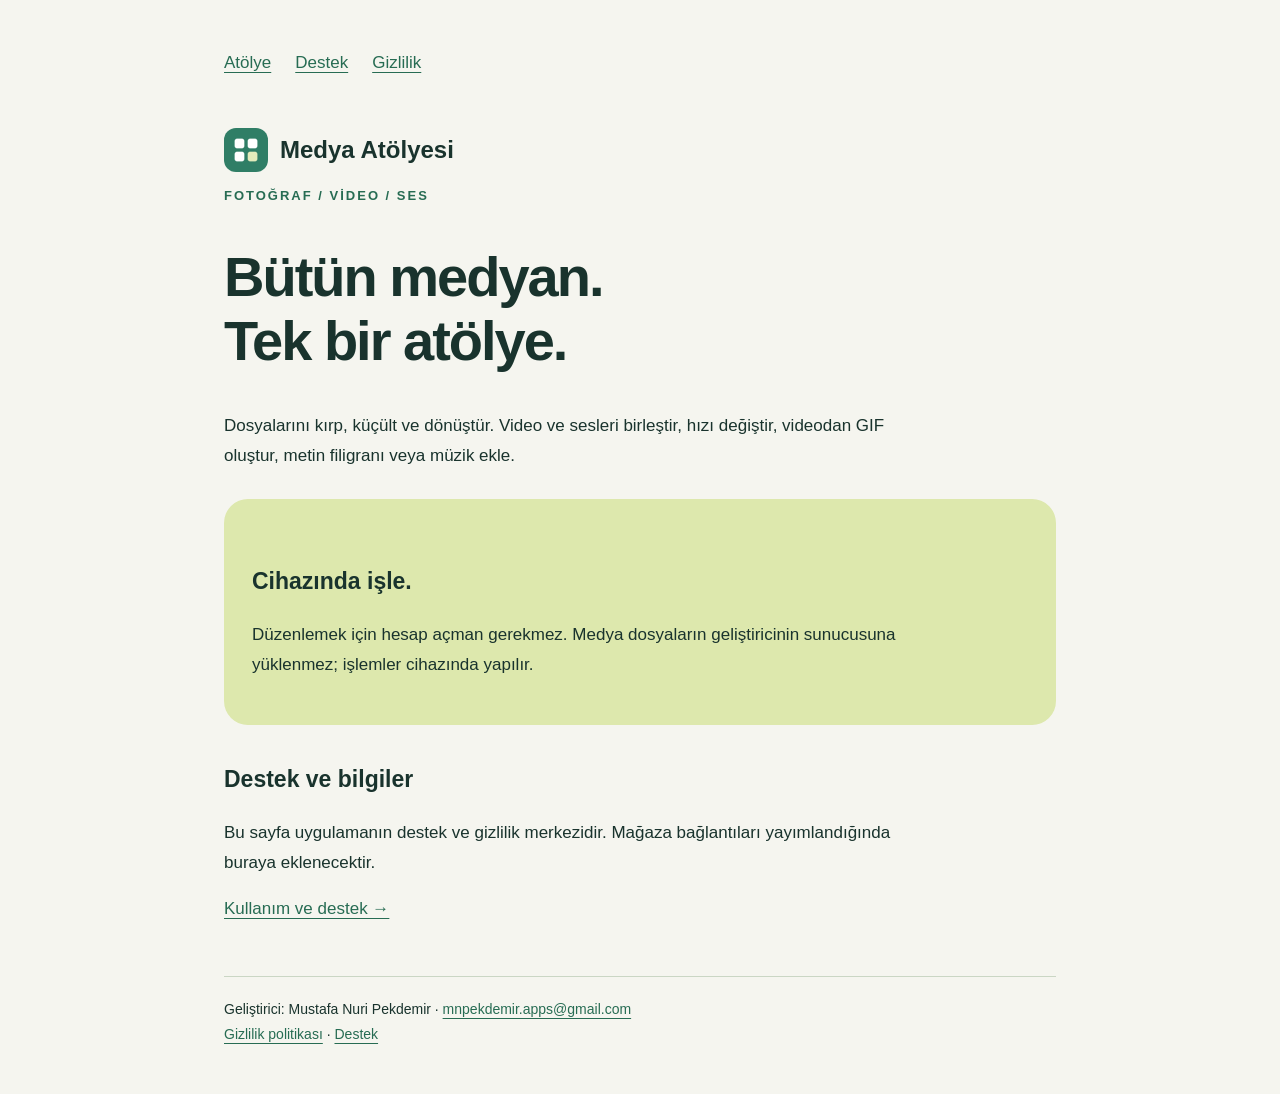
==== index.html @ 8f319a02 "Publish Medya Atolyesi privacy and support pages" ====
<!doctype html><html lang="tr"><head><meta charset="utf-8"><meta name="viewport" content="width=device-width,initial-scale=1"><meta name="description" content="Medya Atölyesi — fotoğraf, video ve ses araçları. Destek ve gizlilik bilgileri."><title>Medya araçların · Medya Atölyesi</title><link rel="stylesheet" href="style.css"></head><body><main><nav aria-label="Ana menü"><a href="index.html">Atölye</a><a href="support.html">Destek</a><a href="privacy.html">Gizlilik</a></nav><div class="brand"><img src="icon.png" alt="">Medya Atölyesi</div><p class="tag">FOTOĞRAF / VİDEO / SES</p><h1>Bütün medyan.<br>Tek bir atölye.</h1><p>Dosyalarını kırp, küçült ve dönüştür. Video ve sesleri birleştir, hızı değiştir, videodan GIF oluştur, metin filigranı veya müzik ekle.</p><div class="card"><h2>Cihazında işle.</h2><p>Düzenlemek için hesap açman gerekmez. Medya dosyaların geliştiricinin sunucusuna yüklenmez; işlemler cihazında yapılır.</p></div><h2>Destek ve bilgiler</h2><p>Bu sayfa uygulamanın destek ve gizlilik merkezidir. Mağaza bağlantıları yayımlandığında buraya eklenecektir.</p><p><a href="support.html">Kullanım ve destek →</a></p><footer>Geliştirici: Mustafa Nuri Pekdemir · <a href="mailto:mnpekdemir.apps@gmail.com">mnpekdemir.apps@gmail.com</a><br><a href="privacy.html">Gizlilik politikası</a> · <a href="support.html">Destek</a></footer></main></body></html>
---- style.css ----
*{box-sizing:border-box}body{margin:0;background:#f5f5ef;color:#19332d;font:17px/1.75 -apple-system,BlinkMacSystemFont,"Segoe UI",sans-serif}main{max-width:880px;margin:auto;padding:48px 24px}nav{display:flex;gap:24px;flex-wrap:wrap;margin-bottom:50px}a{color:#276c53;text-underline-offset:4px}h1{font-size:clamp(34px,7vw,56px);letter-spacing:-2px;line-height:1.15}h2{font-size:23px;margin-top:34px}p{max-width:72ch}.tag{color:#276c53;font-size:13px;letter-spacing:2px;font-weight:700}.card{border-radius:24px;background:#dde8ad;padding:28px;margin:28px 0}.fine{font-size:14px;color:#59695e}footer{margin-top:52px;border-top:1px solid #cad6c4;padding-top:20px;font-size:14px}a:focus-visible{outline:3px solid #276c53;outline-offset:4px}.brand{display:flex;align-items:center;gap:12px;font-size:24px;font-weight:800}.brand img{width:44px;height:44px;border-radius:12px}li{margin:10px 0}
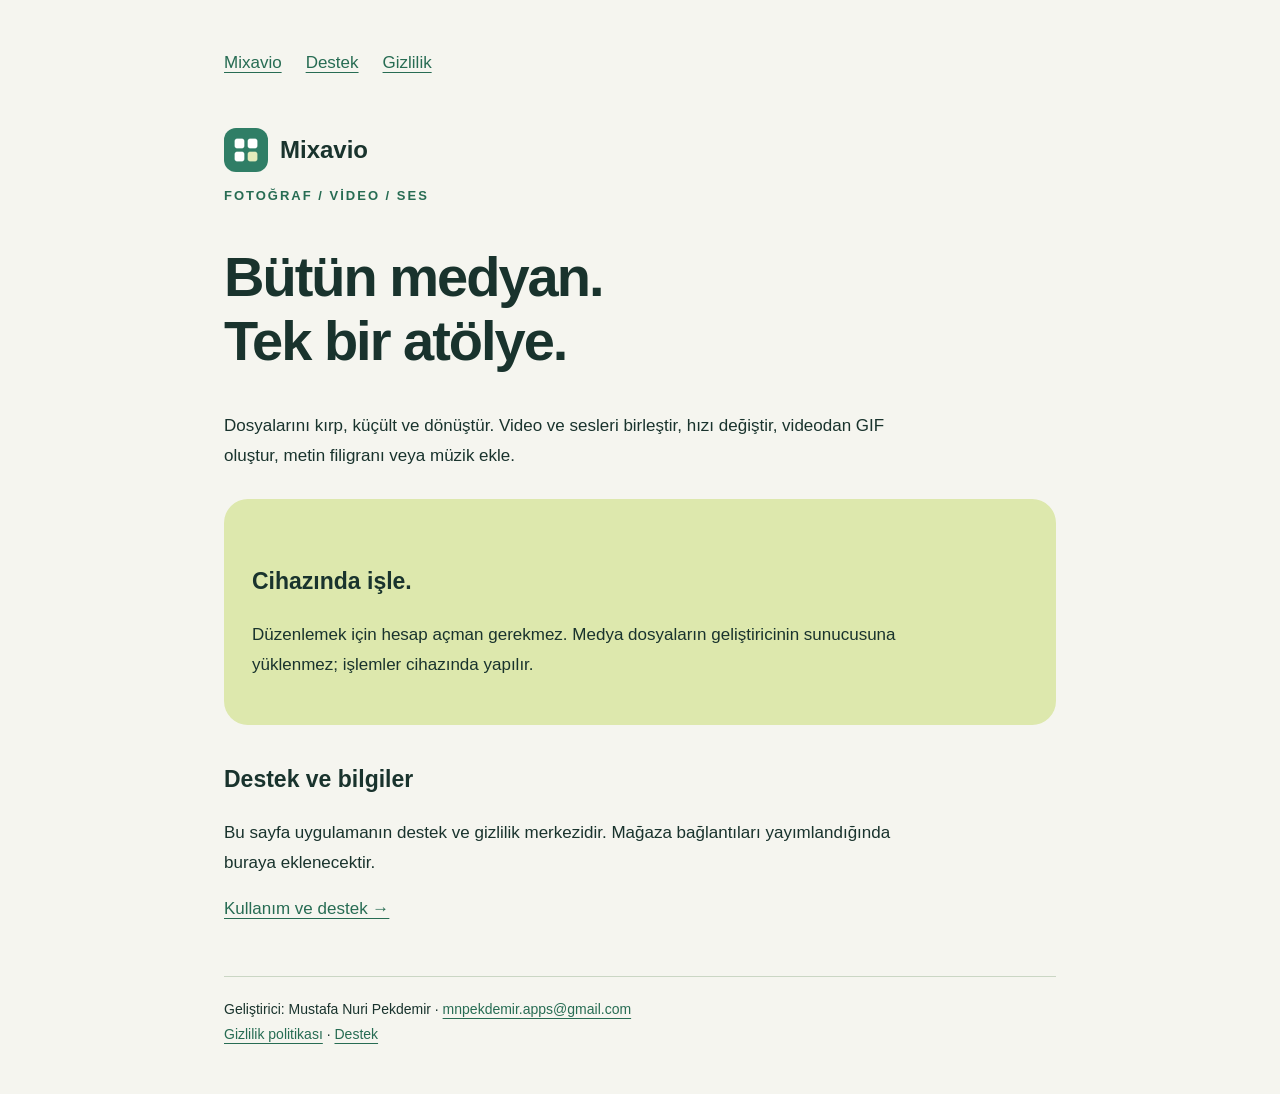
==== commit e46c98cd: "Rename the media toolkit brand to Mixavio" ====
--- a/index.html
+++ b/index.html
@@ -1 +1 @@
-<!doctype html><html lang="tr"><head><meta charset="utf-8"><meta name="viewport" content="width=device-width,initial-scale=1"><meta name="description" content="Medya Atölyesi — fotoğraf, video ve ses araçları. Destek ve gizlilik bilgileri."><title>Medya araçların · Medya Atölyesi</title><link rel="stylesheet" href="style.css"></head><body><main><nav aria-label="Ana menü"><a href="index.html">Atölye</a><a href="support.html">Destek</a><a href="privacy.html">Gizlilik</a></nav><div class="brand"><img src="icon.png" alt="">Medya Atölyesi</div><p class="tag">FOTOĞRAF / VİDEO / SES</p><h1>Bütün medyan.<br>Tek bir atölye.</h1><p>Dosyalarını kırp, küçült ve dönüştür. Video ve sesleri birleştir, hızı değiştir, videodan GIF oluştur, metin filigranı veya müzik ekle.</p><div class="card"><h2>Cihazında işle.</h2><p>Düzenlemek için hesap açman gerekmez. Medya dosyaların geliştiricinin sunucusuna yüklenmez; işlemler cihazında yapılır.</p></div><h2>Destek ve bilgiler</h2><p>Bu sayfa uygulamanın destek ve gizlilik merkezidir. Mağaza bağlantıları yayımlandığında buraya eklenecektir.</p><p><a href="support.html">Kullanım ve destek →</a></p><footer>Geliştirici: Mustafa Nuri Pekdemir · <a href="mailto:mnpekdemir.apps@gmail.com">mnpekdemir.apps@gmail.com</a><br><a href="privacy.html">Gizlilik politikası</a> · <a href="support.html">Destek</a></footer></main></body></html>+<!doctype html><html lang="tr"><head><meta charset="utf-8"><meta name="viewport" content="width=device-width,initial-scale=1"><meta name="description" content="Mixavio — fotoğraf, video ve ses araçları. Destek ve gizlilik bilgileri."><title>Medya araçların · Mixavio</title><link rel="stylesheet" href="style.css"></head><body><main><nav aria-label="Ana menü"><a href="index.html">Mixavio</a><a href="support.html">Destek</a><a href="privacy.html">Gizlilik</a></nav><div class="brand"><img src="icon.png" alt="">Mixavio</div><p class="tag">FOTOĞRAF / VİDEO / SES</p><h1>Bütün medyan.<br>Tek bir atölye.</h1><p>Dosyalarını kırp, küçült ve dönüştür. Video ve sesleri birleştir, hızı değiştir, videodan GIF oluştur, metin filigranı veya müzik ekle.</p><div class="card"><h2>Cihazında işle.</h2><p>Düzenlemek için hesap açman gerekmez. Medya dosyaların geliştiricinin sunucusuna yüklenmez; işlemler cihazında yapılır.</p></div><h2>Destek ve bilgiler</h2><p>Bu sayfa uygulamanın destek ve gizlilik merkezidir. Mağaza bağlantıları yayımlandığında buraya eklenecektir.</p><p><a href="support.html">Kullanım ve destek →</a></p><footer>Geliştirici: Mustafa Nuri Pekdemir · <a href="mailto:mnpekdemir.apps@gmail.com">mnpekdemir.apps@gmail.com</a><br><a href="privacy.html">Gizlilik politikası</a> · <a href="support.html">Destek</a></footer></main></body></html>
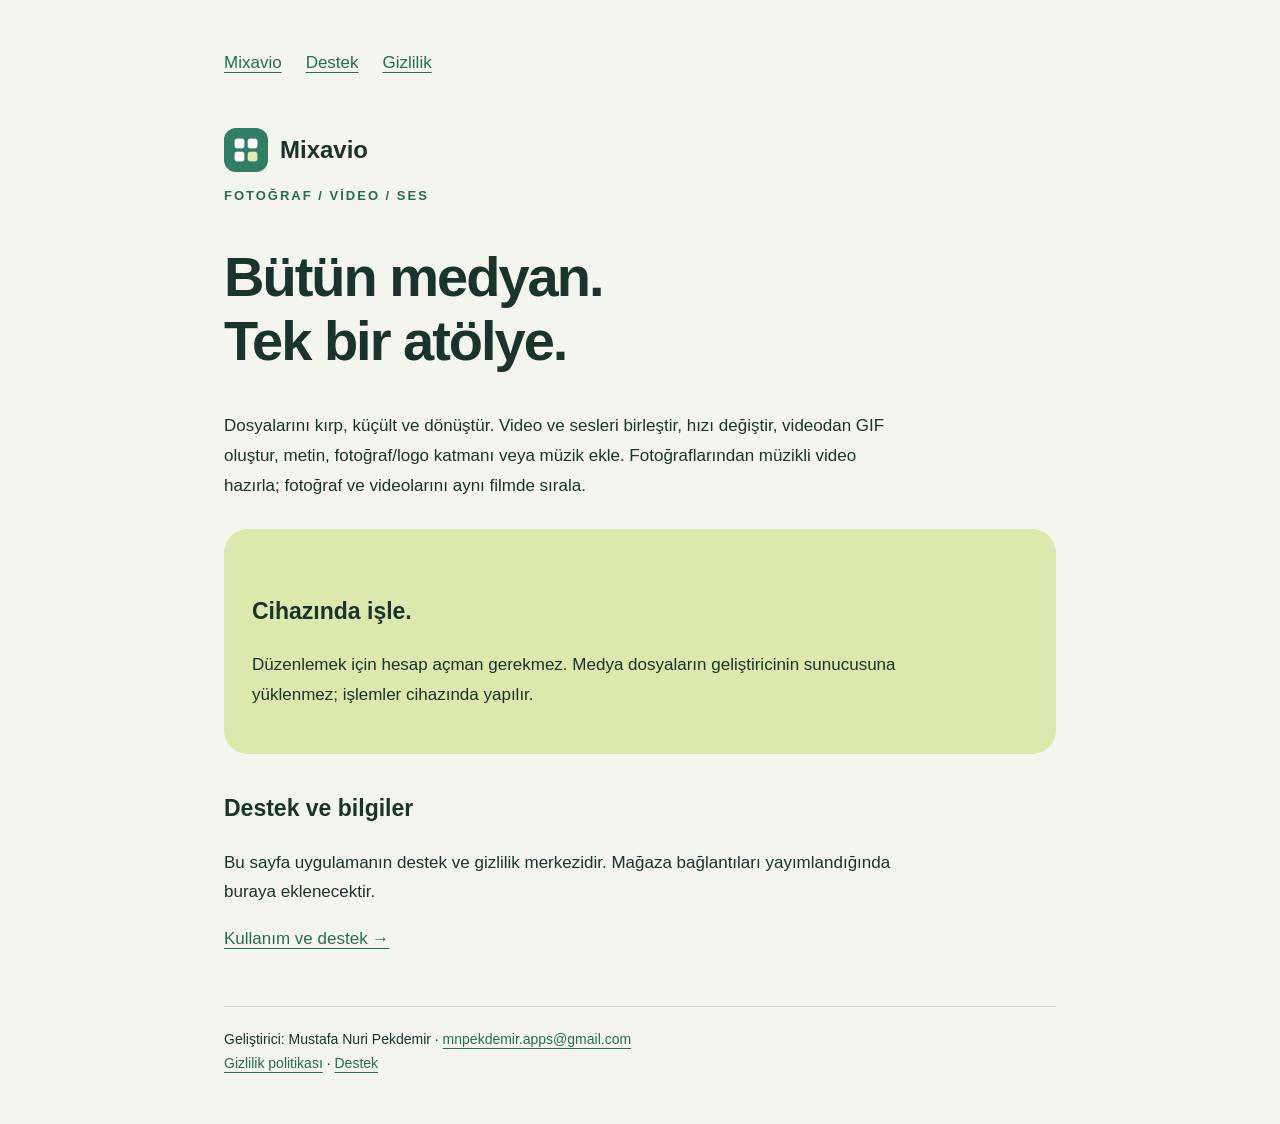
==== commit acf9281e: "Document mixed films and image overlays for Mixavio" ====
--- a/index.html
+++ b/index.html
@@ -1 +1 @@
-<!doctype html><html lang="tr"><head><meta charset="utf-8"><meta name="viewport" content="width=device-width,initial-scale=1"><meta name="description" content="Mixavio — fotoğraf, video ve ses araçları. Destek ve gizlilik bilgileri."><title>Medya araçların · Mixavio</title><link rel="stylesheet" href="style.css"></head><body><main><nav aria-label="Ana menü"><a href="index.html">Mixavio</a><a href="support.html">Destek</a><a href="privacy.html">Gizlilik</a></nav><div class="brand"><img src="icon.png" alt="">Mixavio</div><p class="tag">FOTOĞRAF / VİDEO / SES</p><h1>Bütün medyan.<br>Tek bir atölye.</h1><p>Dosyalarını kırp, küçült ve dönüştür. Video ve sesleri birleştir, hızı değiştir, videodan GIF oluştur, metin filigranı veya müzik ekle.</p><div class="card"><h2>Cihazında işle.</h2><p>Düzenlemek için hesap açman gerekmez. Medya dosyaların geliştiricinin sunucusuna yüklenmez; işlemler cihazında yapılır.</p></div><h2>Destek ve bilgiler</h2><p>Bu sayfa uygulamanın destek ve gizlilik merkezidir. Mağaza bağlantıları yayımlandığında buraya eklenecektir.</p><p><a href="support.html">Kullanım ve destek →</a></p><footer>Geliştirici: Mustafa Nuri Pekdemir · <a href="mailto:mnpekdemir.apps@gmail.com">mnpekdemir.apps@gmail.com</a><br><a href="privacy.html">Gizlilik politikası</a> · <a href="support.html">Destek</a></footer></main></body></html>+<!doctype html><html lang="tr"><head><meta charset="utf-8"><meta name="viewport" content="width=device-width,initial-scale=1"><meta name="description" content="Mixavio — fotoğraf, video ve ses araçları. Destek ve gizlilik bilgileri."><title>Medya araçların · Mixavio</title><link rel="stylesheet" href="style.css"></head><body><main><nav aria-label="Ana menü"><a href="index.html">Mixavio</a><a href="support.html">Destek</a><a href="privacy.html">Gizlilik</a></nav><div class="brand"><img src="icon.png" alt="">Mixavio</div><p class="tag">FOTOĞRAF / VİDEO / SES</p><h1>Bütün medyan.<br>Tek bir atölye.</h1><p>Dosyalarını kırp, küçült ve dönüştür. Video ve sesleri birleştir, hızı değiştir, videodan GIF oluştur, metin, fotoğraf/logo katmanı veya müzik ekle. Fotoğraflarından müzikli video hazırla; fotoğraf ve videolarını aynı filmde sırala.</p><div class="card"><h2>Cihazında işle.</h2><p>Düzenlemek için hesap açman gerekmez. Medya dosyaların geliştiricinin sunucusuna yüklenmez; işlemler cihazında yapılır.</p></div><h2>Destek ve bilgiler</h2><p>Bu sayfa uygulamanın destek ve gizlilik merkezidir. Mağaza bağlantıları yayımlandığında buraya eklenecektir.</p><p><a href="support.html">Kullanım ve destek →</a></p><footer>Geliştirici: Mustafa Nuri Pekdemir · <a href="mailto:mnpekdemir.apps@gmail.com">mnpekdemir.apps@gmail.com</a><br><a href="privacy.html">Gizlilik politikası</a> · <a href="support.html">Destek</a></footer></main></body></html>
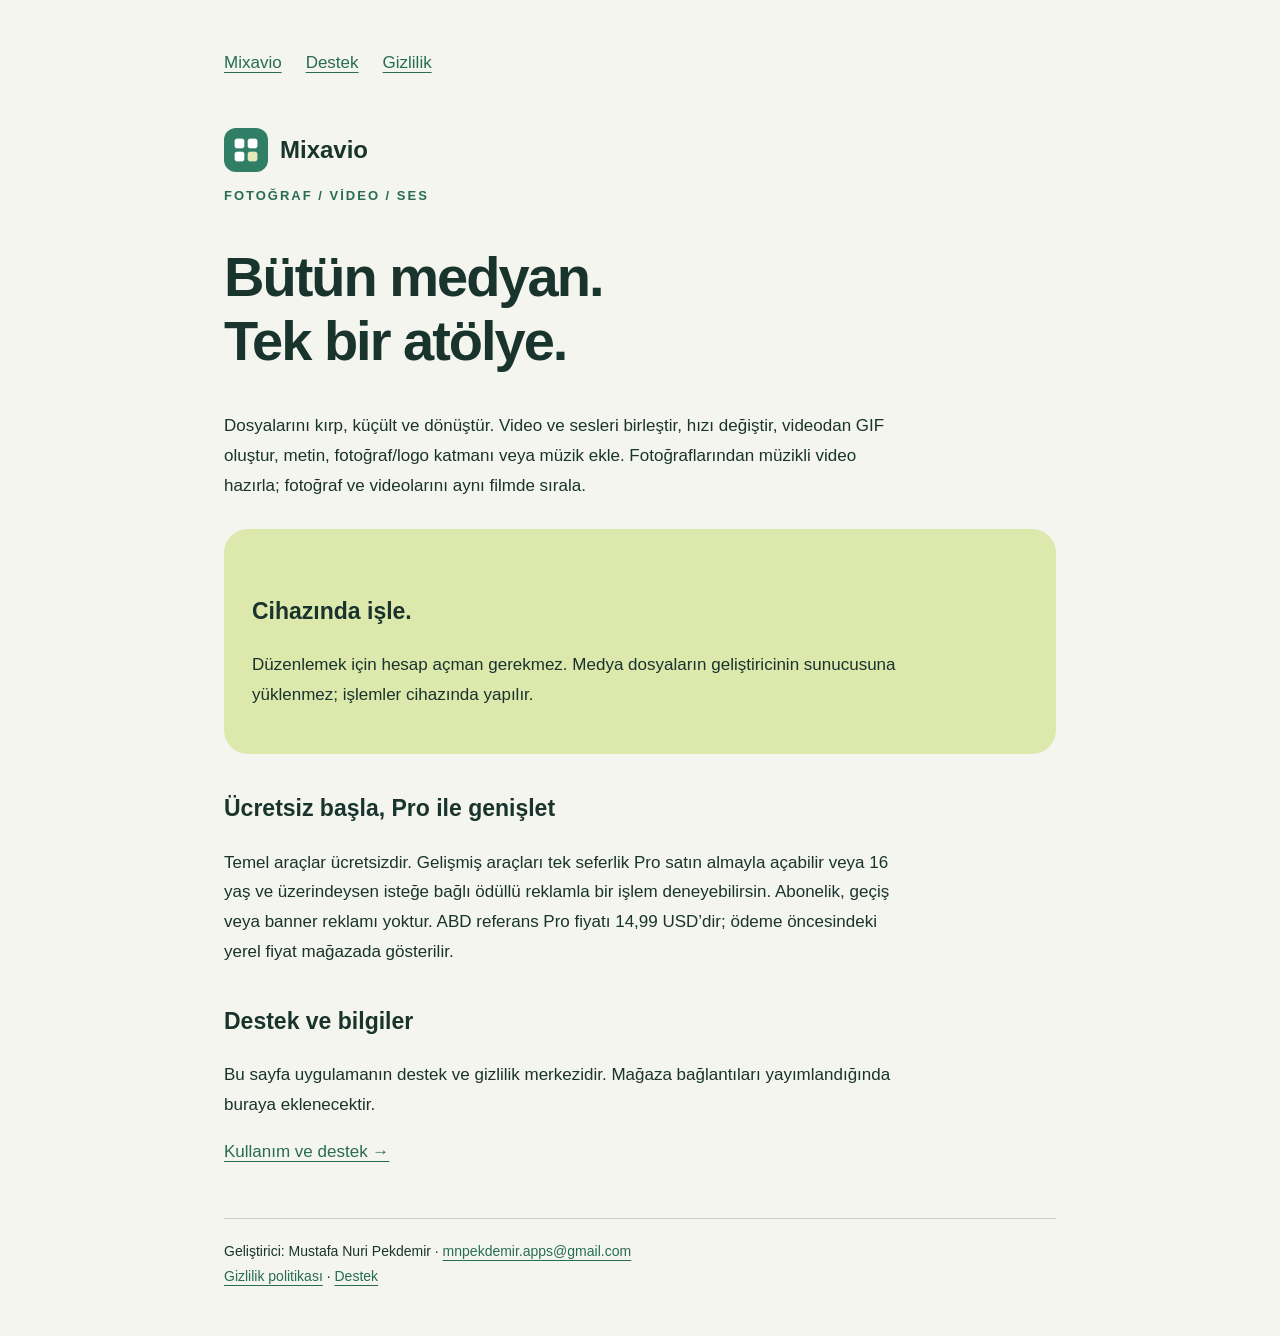
==== commit 875f0045: "Explain one-time Pro and optional rewarded ads privacy" ====
--- a/index.html
+++ b/index.html
@@ -1 +1 @@
-<!doctype html><html lang="tr"><head><meta charset="utf-8"><meta name="viewport" content="width=device-width,initial-scale=1"><meta name="description" content="Mixavio — fotoğraf, video ve ses araçları. Destek ve gizlilik bilgileri."><title>Medya araçların · Mixavio</title><link rel="stylesheet" href="style.css"></head><body><main><nav aria-label="Ana menü"><a href="index.html">Mixavio</a><a href="support.html">Destek</a><a href="privacy.html">Gizlilik</a></nav><div class="brand"><img src="icon.png" alt="">Mixavio</div><p class="tag">FOTOĞRAF / VİDEO / SES</p><h1>Bütün medyan.<br>Tek bir atölye.</h1><p>Dosyalarını kırp, küçült ve dönüştür. Video ve sesleri birleştir, hızı değiştir, videodan GIF oluştur, metin, fotoğraf/logo katmanı veya müzik ekle. Fotoğraflarından müzikli video hazırla; fotoğraf ve videolarını aynı filmde sırala.</p><div class="card"><h2>Cihazında işle.</h2><p>Düzenlemek için hesap açman gerekmez. Medya dosyaların geliştiricinin sunucusuna yüklenmez; işlemler cihazında yapılır.</p></div><h2>Destek ve bilgiler</h2><p>Bu sayfa uygulamanın destek ve gizlilik merkezidir. Mağaza bağlantıları yayımlandığında buraya eklenecektir.</p><p><a href="support.html">Kullanım ve destek →</a></p><footer>Geliştirici: Mustafa Nuri Pekdemir · <a href="mailto:mnpekdemir.apps@gmail.com">mnpekdemir.apps@gmail.com</a><br><a href="privacy.html">Gizlilik politikası</a> · <a href="support.html">Destek</a></footer></main></body></html>+<!doctype html><html lang="tr"><head><meta charset="utf-8"><meta name="viewport" content="width=device-width,initial-scale=1"><meta name="description" content="Mixavio — fotoğraf, video ve ses araçları. Destek ve gizlilik bilgileri."><title>Medya araçların · Mixavio</title><link rel="stylesheet" href="style.css"></head><body><main><nav aria-label="Ana menü"><a href="index.html">Mixavio</a><a href="support.html">Destek</a><a href="privacy.html">Gizlilik</a></nav><div class="brand"><img src="icon.png" alt="">Mixavio</div><p class="tag">FOTOĞRAF / VİDEO / SES</p><h1>Bütün medyan.<br>Tek bir atölye.</h1><p>Dosyalarını kırp, küçült ve dönüştür. Video ve sesleri birleştir, hızı değiştir, videodan GIF oluştur, metin, fotoğraf/logo katmanı veya müzik ekle. Fotoğraflarından müzikli video hazırla; fotoğraf ve videolarını aynı filmde sırala.</p><div class="card"><h2>Cihazında işle.</h2><p>Düzenlemek için hesap açman gerekmez. Medya dosyaların geliştiricinin sunucusuna yüklenmez; işlemler cihazında yapılır.</p></div><h2>Ücretsiz başla, Pro ile genişlet</h2><p>Temel araçlar ücretsizdir. Gelişmiş araçları tek seferlik Pro satın almayla açabilir veya 16 yaş ve üzerindeysen isteğe bağlı ödüllü reklamla bir işlem deneyebilirsin. Abonelik, geçiş veya banner reklamı yoktur. ABD referans Pro fiyatı 14,99 USD’dir; ödeme öncesindeki yerel fiyat mağazada gösterilir.</p><h2>Destek ve bilgiler</h2><p>Bu sayfa uygulamanın destek ve gizlilik merkezidir. Mağaza bağlantıları yayımlandığında buraya eklenecektir.</p><p><a href="support.html">Kullanım ve destek →</a></p><footer>Geliştirici: Mustafa Nuri Pekdemir · <a href="mailto:mnpekdemir.apps@gmail.com">mnpekdemir.apps@gmail.com</a><br><a href="privacy.html">Gizlilik politikası</a> · <a href="support.html">Destek</a></footer></main></body></html>
